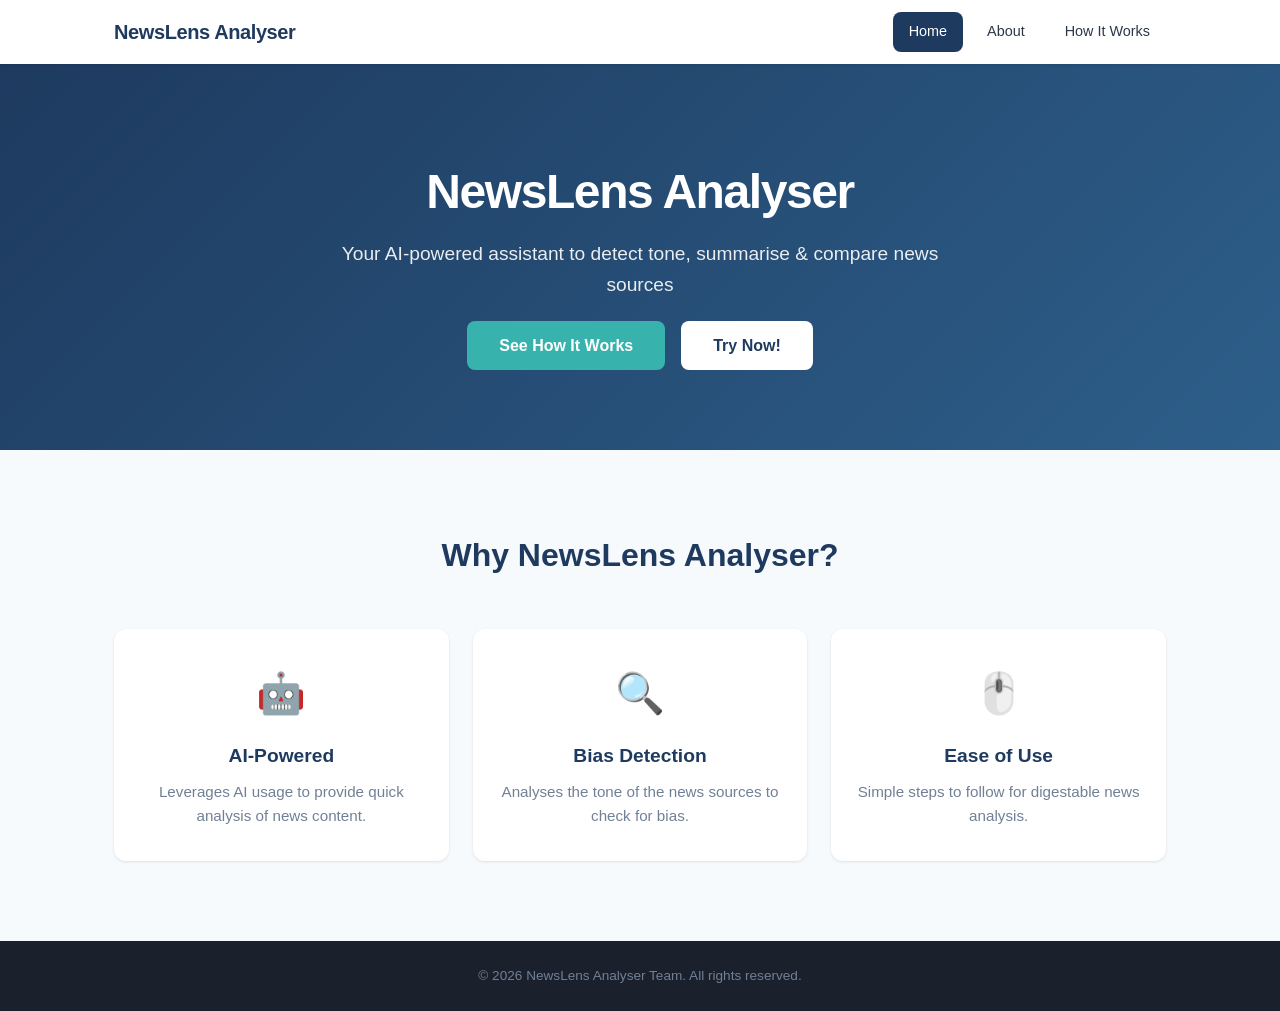
==== index.html @ 56c47552 "Initial Commit, web page with 3 pages, to add logo and embedded chatbot" ====
<!DOCTYPE html>
<html lang="en">
<head>
  <title>NewsLens Analyser</title>
  <link rel="stylesheet" href="css/style.css">
</head>
<body>
  <header class="header">
    <div class="container header__inner">
      <a href="index.html" class="logo">NewsLens Analyser</a>
      <button class="nav-toggle" aria-label="Toggle navigation" aria-expanded="false">
        <span class="nav-toggle__bar"></span>
        <span class="nav-toggle__bar"></span>
        <span class="nav-toggle__bar"></span>
      </button>
      <nav class="nav" aria-label="Main navigation">
        <ul class="nav__list">
          <li class="nav__item"><a href="index.html" class="nav__link nav__link--active">Home</a></li>
          <li class="nav__item"><a href="about.html" class="nav__link">About</a></li>
          <li class="nav__item"><a href="how-it-works.html" class="nav__link">How It Works</a></li>
        </ul>
      </nav>
    </div>
  </header>

  <main>
    <section class="hero">
      <div class="container hero__inner">
        <h1 class="hero__title">NewsLens Analyser</h1>
        <p class="hero__tagline">Your AI-powered assistant to detect tone, summarise & compare news sources</p>
        <div class="hero__buttons">
          <a href="how-it-works.html" class="btn btn--primary">See How It Works</a>
          <a href="" class="btn btn--secondary">Try Now!</a>
        </div>
      </div>
    </section>

    <section class="overview">
      <div class="container">
        <h2 class="section-title">Why NewsLens Analyser?</h2>
        <div class="cards">
          <div class="card">
            <div class="card__icon">&#x1F916;</div>
            <h3 class="card__title">AI-Powered</h3>
            <p class="card__text">Leverages AI usage to provide quick analysis of news content.</p>
          </div>
          <div class="card">
            <div class="card__icon">&#x1F50D;</div>
            <h3 class="card__title">Bias Detection</h3>
            <p class="card__text">Analyses the tone of the news sources to check for bias.</p>
          </div>
          <div class="card">
            <div class="card__icon">&#x1F5B1;&#xFE0F;</div>
            <h3 class="card__title">Ease of Use</h3>
            <p class="card__text">Simple steps to follow for digestable news analysis.</p>
          </div>
        </div>
      </div>
    </section>
  </main>

  <footer class="footer">
    <div class="container footer__inner">
      <p class="footer__text">&copy; 2026 NewsLens Analyser Team. All rights reserved.</p>
    </div>
  </footer>

  <script src="js/script.js"></script>
  <script src="js/chatbot.js"></script>
</body>
</html>
---- css/style.css ----
:root {
  --color-primary: #1e3a5f;
  --color-primary-light: #2d5f8a;
  --color-accent: #38b2ac;
  --color-accent-dark: #2c9a94;
  --color-text: #2d3748;
  --color-text-light: #718096;
  --color-bg: #f7fafc;
  --color-bg-alt: #edf2f7;
  --color-white: #ffffff;
  --color-dark: #1a202c;

  --shadow-sm: 0 1px 3px rgba(0, 0, 0, 0.1);
  --shadow-md: 0 4px 12px rgba(0, 0, 0, 0.1);
  --shadow-lg: 0 8px 24px rgba(0, 0, 0, 0.12);
  --shadow-xl: 0 12px 36px rgba(0, 0, 0, 0.15);

  --radius: 8px;
  --radius-lg: 12px;
  --radius-xl: 16px;

  --font-sans: -apple-system, BlinkMacSystemFont, 'Segoe UI', Roboto, 'Helvetica Neue', Arial, sans-serif;
  --container-max: 1100px;
  --header-height: 64px;
}

*,
*::before,
*::after {
  margin: 0;
  padding: 0;
  box-sizing: border-box;
}

html {
  scroll-behavior: smooth;
}

body {
  font-family: var(--font-sans);
  font-size: 16px;
  line-height: 1.6;
  color: var(--color-text);
  background: var(--color-bg);
  min-height: 100vh;
  display: flex;
  flex-direction: column;
}

main {
  flex: 1;
}

a {
  color: var(--color-primary-light);
  text-decoration: none;
}

a:hover {
  color: var(--color-accent);
}

img {
  max-width: 100%;
  display: block;
}

.container {
  width: 100%;
  max-width: var(--container-max);
  margin: 0 auto;
  padding: 0 24px;
}

.header {
  position: sticky;
  top: 0;
  z-index: 100;
  background: var(--color-white);
  box-shadow: var(--shadow-sm);
  height: var(--header-height);
}

.header__inner {
  display: flex;
  align-items: center;
  justify-content: space-between;
  height: 100%;
}

.logo {
  font-size: 1.25rem;
  font-weight: 700;
  color: var(--color-primary);
  letter-spacing: -0.02em;
}

.logo:hover {
  color: var(--color-accent);
}

.nav-toggle {
  display: none;
  flex-direction: column;
  gap: 5px;
  background: none;
  border: none;
  cursor: pointer;
  padding: 4px;
}

.nav-toggle__bar {
  display: block;
  width: 24px;
  height: 2px;
  background: var(--color-text);
  border-radius: 2px;
  transition: transform 0.3s, opacity 0.3s;
}

.nav-toggle--active .nav-toggle__bar:nth-child(1) {
  transform: translateY(7px) rotate(45deg);
}

.nav-toggle--active .nav-toggle__bar:nth-child(2) {
  opacity: 0;
}

.nav-toggle--active .nav-toggle__bar:nth-child(3) {
  transform: translateY(-7px) rotate(-45deg);
}

.nav__list {
  display: flex;
  list-style: none;
  gap: 8px;
}

.nav__link {
  display: block;
  padding: 8px 16px;
  font-size: 0.9rem;
  font-weight: 500;
  color: var(--color-text);
  border-radius: var(--radius);
  transition: background 0.2s, color 0.2s;
}

.nav__link:hover {
  background: var(--color-bg-alt);
  color: var(--color-primary);
}

.nav__link--active {
  background: var(--color-primary);
  color: var(--color-white);
}

.nav__link--active:hover {
  background: var(--color-primary-light);
  color: var(--color-white);
}

.hero {
  background: linear-gradient(135deg, var(--color-primary), var(--color-primary-light));
  color: var(--color-white);
  padding: 100px 0 80px;
  text-align: center;
}

.hero__inner {
  display: flex;
  flex-direction: column;
  align-items: center;
  gap: 20px;
}

.hero__buttons {
  display: flex;
  gap: 16px;
  flex-wrap: wrap;
  justify-content: center;
}

.hero__title {
  font-size: 3rem;
  font-weight: 800;
  letter-spacing: -0.03em;
  line-height: 1.15;
}

.hero__tagline {
  font-size: 1.2rem;
  max-width: 600px;
  opacity: 0.9;
}

.btn {
  display: inline-block;
  padding: 12px 32px;
  font-size: 1rem;
  font-weight: 600;
  border-radius: var(--radius);
  border: none;
  cursor: pointer;
  transition: background 0.2s, transform 0.15s, box-shadow 0.2s;
}

.btn:hover {
  transform: translateY(-1px);
  box-shadow: var(--shadow-md);
}

.btn:active {
  transform: translateY(0);
}

.btn--primary {
  background: var(--color-accent);
  color: var(--color-white);
}

.btn--primary:hover {
  background: var(--color-accent-dark);
}

.btn--secondary {
  background: var(--color-white);
  color: var(--color-primary);
}

.btn--secondary:hover {
  background: var(--color-bg-alt);
  color: var(--color-primary);
}

.section {
  padding: 80px 0;
}

.section--alt {
  background: var(--color-white);
}

.overview {
  padding: 80px 0;
}

.section-title {
  font-size: 2rem;
  font-weight: 700;
  color: var(--color-primary);
  text-align: center;
  margin-bottom: 48px;
}

.text-block {
  max-width: 720px;
  margin: 0 auto 16px;
  font-size: 1.05rem;
  color: var(--color-text-light);
  line-height: 1.7;
}

.cards {
  display: grid;
  grid-template-columns: repeat(auto-fit, minmax(280px, 1fr));
  gap: 24px;
}

.card {
  background: var(--color-white);
  border-radius: var(--radius-lg);
  padding: 32px 24px;
  box-shadow: var(--shadow-sm);
  text-align: center;
  transition: transform 0.2s, box-shadow 0.2s;
}

.card:hover {
  transform: translateY(-4px);
  box-shadow: var(--shadow-md);
}

.card__icon {
  font-size: 2.5rem;
  margin-bottom: 16px;
}

.card__avatar {
  width: 80px;
  height: 80px;
  border-radius: 50%;
  background: var(--color-bg-alt);
  margin: 0 auto 16px;
}

.card__title {
  font-size: 1.2rem;
  font-weight: 600;
  color: var(--color-primary);
  margin-bottom: 8px;
}

.card__subtitle {
  font-size: 0.9rem;
  color: var(--color-accent);
  margin-bottom: 12px;
  font-weight: 500;
}

.card__text {
  font-size: 0.95rem;
  color: var(--color-text-light);
  line-height: 1.6;
}

.page-header {
  background: linear-gradient(135deg, var(--color-primary), var(--color-primary-light));
  color: var(--color-white);
  padding: 60px 0;
  text-align: center;
}

.page-header__title {
  font-size: 2.5rem;
  font-weight: 800;
  margin-bottom: 12px;
}

.page-header__subtitle {
  font-size: 1.1rem;
  opacity: 0.9;
  max-width: 520px;
  margin: 0 auto;
}

.features-grid {
  display: grid;
  grid-template-columns: repeat(auto-fit, minmax(300px, 1fr));
  gap: 24px;
}

.card--feature {
  text-align: left;
}

.card--feature .card__title {
  text-align: center;
}

.card--feature .card__icon {
  text-align: center;
}

.steps {
  display: flex;
  flex-direction: column;
  gap: 32px;
  max-width: 720px;
  margin: 0 auto;
}

.step {
  display: flex;
  flex-direction: column;
  gap: 8px;
  padding: 24px;
  background: var(--color-white);
  border-radius: var(--radius-lg);
  box-shadow: var(--shadow-sm);
  border-left: 4px solid var(--color-accent);
}

.step__number {
  display: inline-flex;
  align-items: center;
  justify-content: center;
  width: 36px;
  height: 36px;
  border-radius: 50%;
  background: var(--color-accent);
  color: var(--color-white);
  font-weight: 700;
  font-size: 1rem;
  margin-bottom: 4px;
}

.step__title {
  font-size: 1.2rem;
  font-weight: 600;
  color: var(--color-primary);
}

.step__text {
  color: var(--color-text-light);
  line-height: 1.6;
}

.footer {
  background: var(--color-dark);
  color: var(--color-text-light);
  padding: 24px 0;
  margin-top: auto;
}

.footer__inner {
  text-align: center;
}

.footer__text {
  font-size: 0.85rem;
}

@media (max-width: 768px) {
  .hero__title {
    font-size: 2rem;
  }

  .hero {
    padding: 60px 0 48px;
  }

  .nav-toggle {
    display: flex;
  }

  .nav {
    position: fixed;
    top: var(--header-height);
    left: 0;
    right: 0;
    background: var(--color-white);
    box-shadow: var(--shadow-md);
    padding: 16px 24px;
    transform: translateY(-110%);
    transition: transform 0.3s;
  }

  .nav--open {
    transform: translateY(0);
  }

  .nav__list {
    flex-direction: column;
    gap: 4px;
  }
}
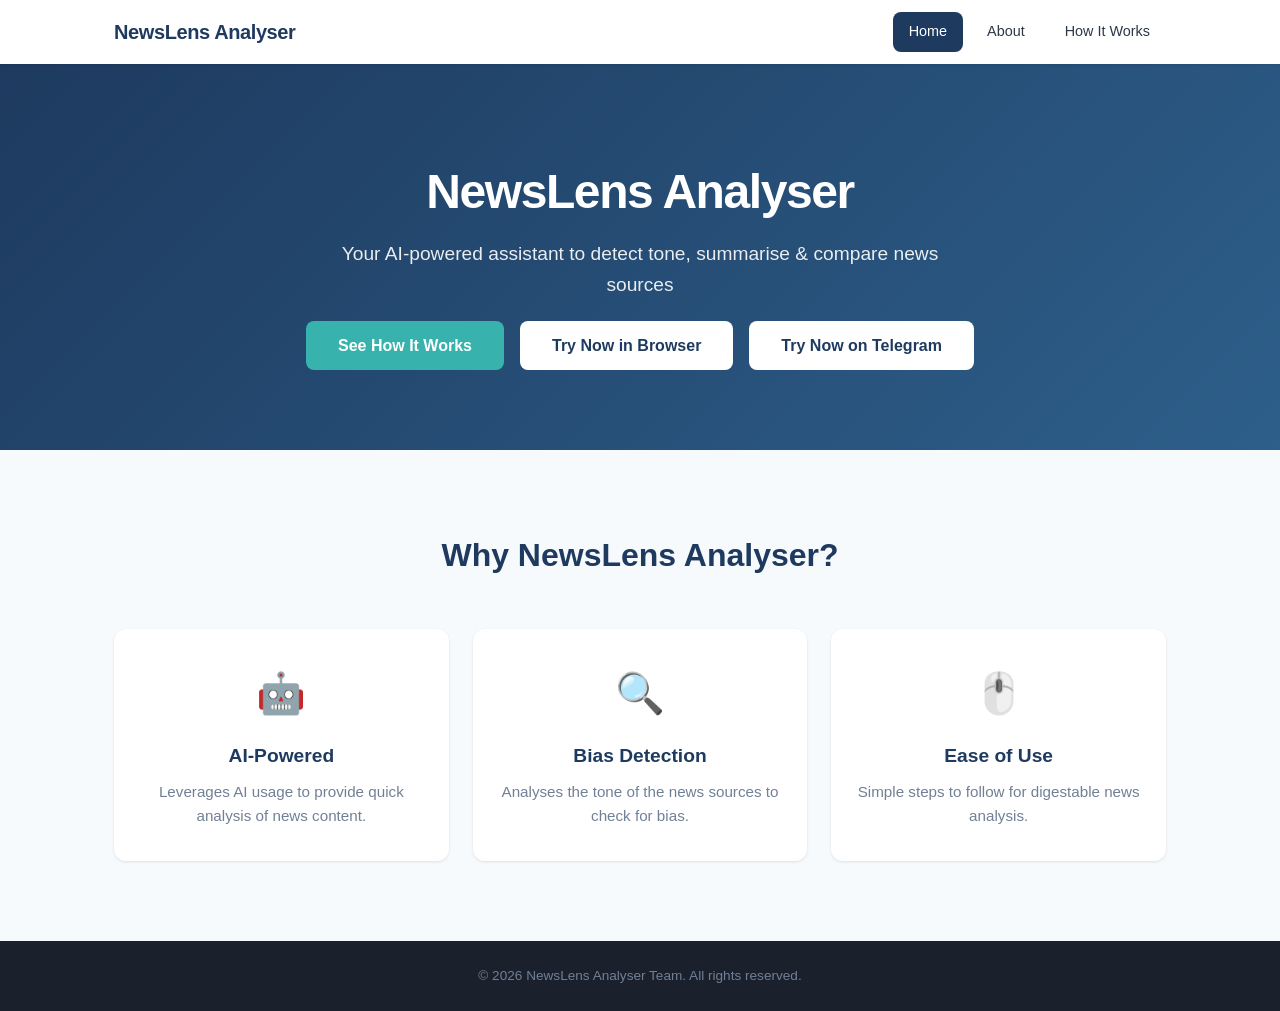
==== commit e2e9ee58: "embedded botpress into the site as well as a link to it telegram handle" ====
--- a/index.html
+++ b/index.html
@@ -30,7 +30,8 @@
         <p class="hero__tagline">Your AI-powered assistant to detect tone, summarise & compare news sources</p>
         <div class="hero__buttons">
           <a href="how-it-works.html" class="btn btn--primary">See How It Works</a>
-          <a href="" class="btn btn--secondary">Try Now!</a>
+          <a href="#" id="try-now-btn" class="btn btn--secondary">Try Now in Browser</a>
+          <a href="https://t.me/newslens_analyser_bot" target="_blank" rel="noopener" class="btn btn--secondary">Try Now on Telegram</a>
         </div>
       </div>
     </section>
@@ -65,7 +66,9 @@
     </div>
   </footer>
 
+  <script src="https://cdn.botpress.cloud/webchat/v3.6/inject.js"></script>
+  <script src="https://files.bpcontent.cloud/2026/07/07/11/20260707114131-5T96NQAN.js" defer></script>
   <script src="js/script.js"></script>
   <script src="js/chatbot.js"></script>
 </body>
-</html>
+</html>
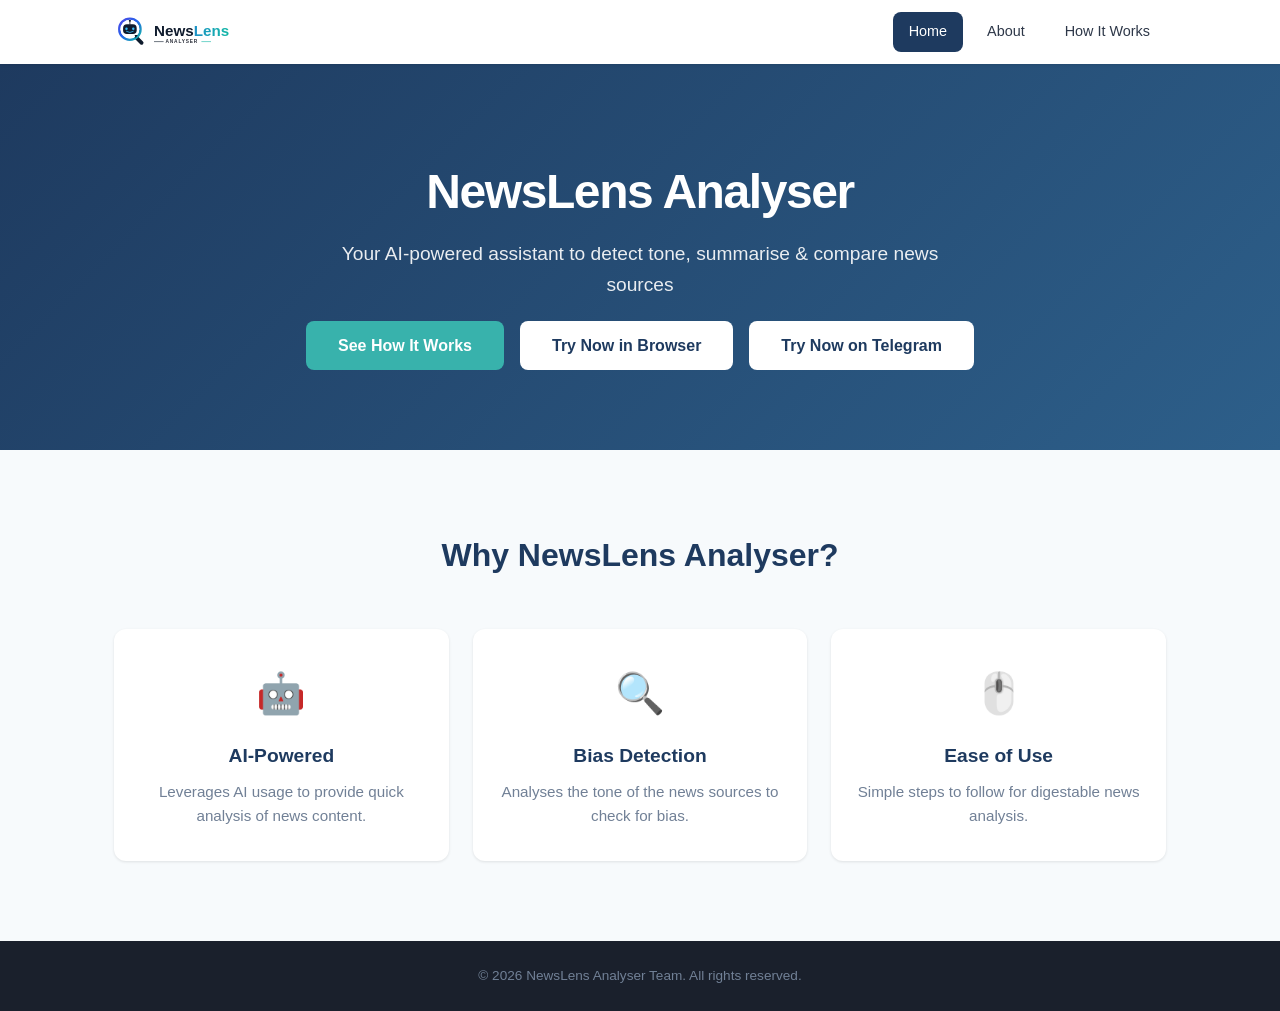
==== commit 29b5e3e3: "Added logo, Changed Try it Now text at bottom of How It Works into an example contact section" ====
--- a/index.html
+++ b/index.html
@@ -7,7 +7,9 @@
 <body>
   <header class="header">
     <div class="container header__inner">
-      <a href="index.html" class="logo">NewsLens Analyser</a>
+      <a href="index.html" class="logo">
+        <img src="images/newslens-logo-horizontal.svg" alt="NewsLens Analyser" class="logo__img">
+      </a>
       <button class="nav-toggle" aria-label="Toggle navigation" aria-expanded="false">
         <span class="nav-toggle__bar"></span>
         <span class="nav-toggle__bar"></span>
@@ -30,7 +32,7 @@
         <p class="hero__tagline">Your AI-powered assistant to detect tone, summarise & compare news sources</p>
         <div class="hero__buttons">
           <a href="how-it-works.html" class="btn btn--primary">See How It Works</a>
-          <a href="#" id="try-now-btn" class="btn btn--secondary">Try Now in Browser</a>
+          <a href="https://cdn.botpress.cloud/webchat/v3.6/shareable.html?configUrl=https://files.bpcontent.cloud/2026/07/07/11/20260707114132-YMGT2XUH.json" target="_blank" rel="noopener" class="btn btn--secondary">Try Now in Browser</a>
           <a href="https://t.me/newslens_analyser_bot" target="_blank" rel="noopener" class="btn btn--secondary">Try Now on Telegram</a>
         </div>
       </div>
@@ -66,9 +68,6 @@
     </div>
   </footer>
 
-  <script src="https://cdn.botpress.cloud/webchat/v3.6/inject.js"></script>
-  <script src="https://files.bpcontent.cloud/2026/07/07/11/20260707114131-5T96NQAN.js" defer></script>
   <script src="js/script.js"></script>
-  <script src="js/chatbot.js"></script>
 </body>
 </html>
--- a/css/style.css
+++ b/css/style.css
@@ -89,14 +89,14 @@
 }
 
 .logo {
-  font-size: 1.25rem;
-  font-weight: 700;
-  color: var(--color-primary);
-  letter-spacing: -0.02em;
-}
-
-.logo:hover {
-  color: var(--color-accent);
+  display: flex;
+  align-items: center;
+}
+
+.logo__img {
+  display: block;
+  height: 36px;
+  width: auto;
 }
 
 .nav-toggle {
@@ -333,6 +333,27 @@
   opacity: 0.9;
   max-width: 520px;
   margin: 0 auto;
+}
+
+.contact-details {
+  max-width: 400px;
+  margin: 0 auto;
+  display: flex;
+  flex-direction: column;
+  gap: 16px;
+}
+
+.contact-item {
+  display: flex;
+  align-items: center;
+  gap: 12px;
+  font-size: 1.05rem;
+  color: var(--color-text);
+  justify-content: center;
+}
+
+.contact-item__icon {
+  font-size: 1.5rem;
 }
 
 .features-grid {
